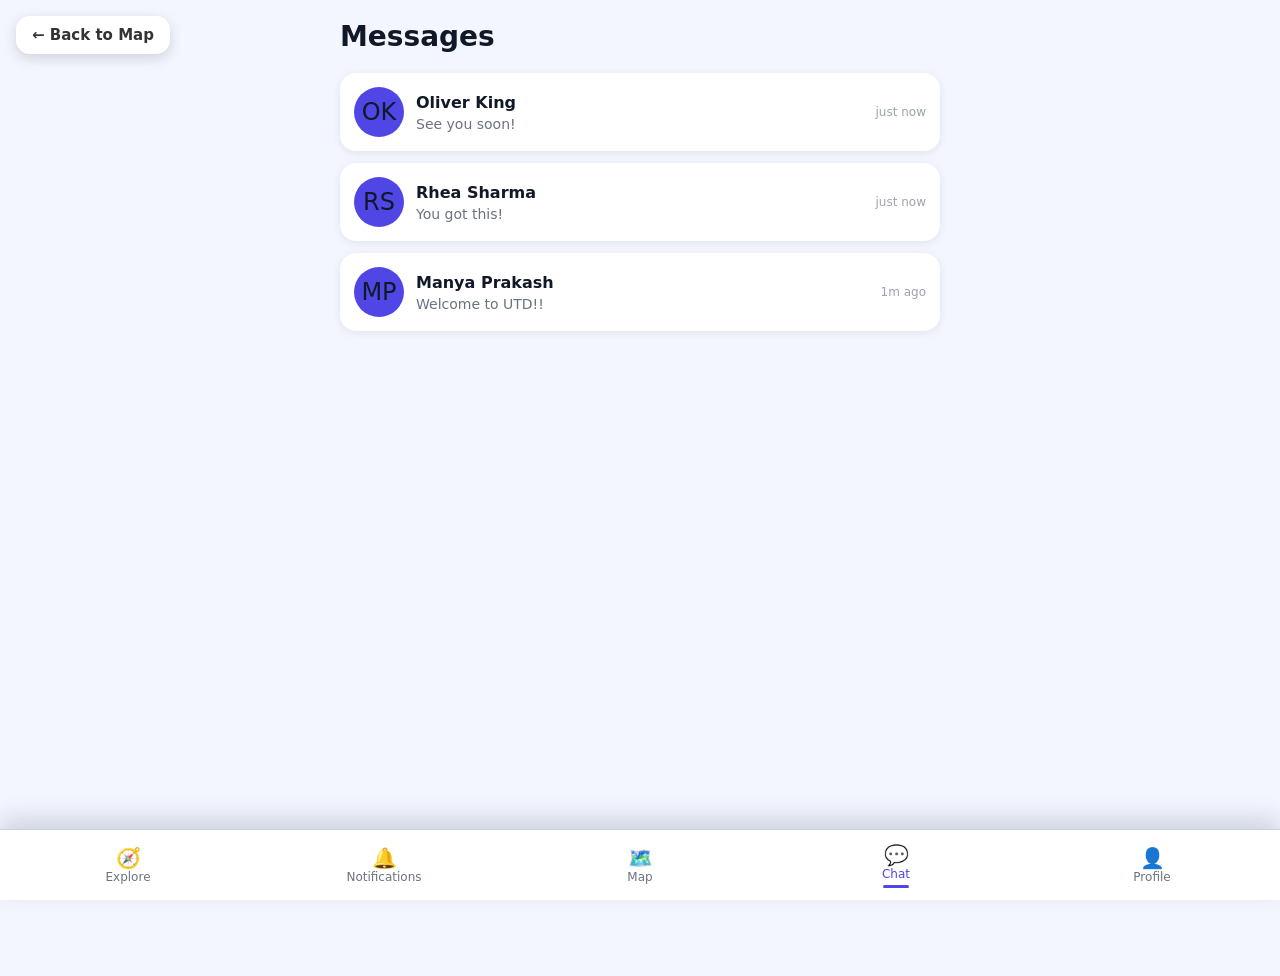
==== chat.html @ ba877626 "back to map buttons" ====
<!DOCTYPE html>
<html lang="en">
<head>

  <meta charset="UTF-8">
  <meta name="viewport" content="width=device-width, initial-scale=1.0">
  <title>Think Cloud – Chat</title>
  <link rel="stylesheet" href="styles.css">

  <style>
    /* Back to map link */
    .back-link {
      display: inline-block;
      margin: 6px 0 10px 4px;
      font-size: 16px;
      font-weight: 500;
      color: #374151;
      text-decoration: none;
    }
    .back-link:hover {
      text-decoration: underline;
    }

    /* Chat page specific styles */
    .chat-container {
      max-width: 600px;
      margin: 0 auto;
      padding: 20px 16px 90px;
    }

    .chat-header {
      margin-bottom: 20px;
    }

    .chat-header h2 {
      margin: 0;
      font-size: 28px;
      font-weight: 700;
    }

    .chat-empty {
      text-align: center;
      padding: 60px 20px;
      color: #6b7280;
    }

    .chat-list {
      display: flex;
      flex-direction: column;
      gap: 12px;
    }

    .chat-card {
      background: white;
      border-radius: 16px;
      padding: 14px;
      display: flex;
      gap: 12px;
      align-items: center;
      cursor: pointer;
      box-shadow: 0 2px 8px rgba(0,0,0,0.08);
      transition: all 0.2s;
    }

    .chat-card:hover {
      box-shadow: 0 4px 12px rgba(0,0,0,0.12);
      transform: translateY(-2px);
    }

    .chat-avatar {
      width: 50px;
      height: 50px;
      border-radius: 50%;
      background: #4f46e5;
      display: flex;
      align-items: center;
      justify-content: center;
      font-size: 24px;
      flex-shrink: 0;
    }

    .chat-main {
      flex: 1;
      min-width: 0;
    }

    .chat-name {
      font-weight: 600;
      font-size: 16px;
      margin-bottom: 4px;
    }

    .chat-preview {
      font-size: 14px;
      color: #6b7280;
      overflow: hidden;
      text-overflow: ellipsis;
      white-space: nowrap;
    }

    .chat-time {
      font-size: 12px;
      color: #9ca3af;
    }

    /* Conversation Drawer */
    .conversation-drawer {
      position: fixed;
      top: 0;
      right: -100%;
      width: 100%;
      height: 100vh;
      background: white;
      z-index: 10000;
      display: flex;
      flex-direction: column;
      transition: right 0.3s ease;
    }

    .conversation-drawer.show {
      right: 0;
    }

    .conversation-header {
      display: flex;
      align-items: center;
      gap: 12px;
      padding: 16px;
      border-bottom: 1px solid #e5e7eb;
      background: #4f46e5;
      color: white;
    }

    .back-btn {
      background: none;
      border: none;
      color: white;
      font-size: 24px;
      cursor: pointer;
      padding: 0;
      width: 32px;
      height: 32px;
    }

    .conversation-avatar {
      width: 40px;
      height: 40px;
      border-radius: 50%;
      background: white;
      color: #4f46e5;
      display: flex;
      align-items: center;
      justify-content: center;
      font-size: 20px;
    }

    .conversation-header-text {
      flex: 1;
    }

    .conversation-name {
      font-weight: 600;
      font-size: 16px;
    }

    .conversation-meta {
      font-size: 13px;
      opacity: 0.9;
    }

    .conversation-messages {
      flex: 1;
      overflow-y: auto;
      padding: 16px;
      background: #f8fafc;
      display: flex;
      flex-direction: column;
      gap: 12px;
    }

    .message-row {
      display: flex;
      flex-direction: column;
      max-width: 70%;
    }

    .message-row.them {
      align-self: flex-start;
    }

    .message-row.me {
      align-self: flex-end;
    }

    .msg-bubble {
      padding: 10px 14px;
      border-radius: 16px;
      font-size: 15px;
      word-wrap: break-word;
    }

    .message-row.them .msg-bubble {
      background: white;
      color: #111;
    }

    .message-row.me .msg-bubble {
      background: #2d52ff;
      color: white;
    }

    .msg-time {
      font-size: 12px;
      color: #6b7280;
      margin-top: 4px;
      padding: 0 4px;
    }

    .conversation-input-row {
      display: flex;
      gap: 10px;
      padding: 12px 16px;
      border-top: 1px solid #e5e7eb;
      background: white;
    }

    .conversation-input {
      flex: 1;
      padding: 10px 14px;
      border-radius: 20px;
      border: 1px solid #d1d5db;
      font-size: 15px;
      outline: none;
    }

    .conversation-input:focus {
      border-color: #4f46e5;
    }

    .conversation-send-btn {
      padding: 10px 20px;
      border-radius: 20px;
      border: none;
      background: #4f46e5;
      color: white;
      font-weight: 600;
      cursor: pointer;
    }

    .conversation-send-btn:disabled {
      opacity: 0.5;
      cursor: not-allowed;
    }
  </style>
</head>

<body>

  <a href="map.html" class="back-to-map-btn">← Back to Map</a>

  <!-- Chat List Container -->
  <div class="chat-container">
    <div class="chat-header">
      <h2>Messages</h2>
    </div>

    <div id="chatEmpty" class="chat-empty" style="display: none;">
      <p>No conversations yet</p>
      <p>Start chatting with someone from the map!</p>
    </div>

    <div id="chatList" class="chat-list"></div>
  </div>

  <!-- Conversation Drawer -->
  <div id="conversationDrawer" class="conversation-drawer">
    <div class="conversation-header">
      <button id="closeConversationBtn" class="back-btn">←</button>
      <div id="conversationAvatar" class="conversation-avatar">👤</div>
      <div class="conversation-header-text">
        <div id="conversationName" class="conversation-name">User</div>
        <div id="conversationMeta" class="conversation-meta">Bio</div>
      </div>
    </div>

    <div id="conversationMessages" class="conversation-messages"></div>

    <div class="conversation-input-row">
      <input 
        id="conversationInput" 
        class="conversation-input" 
        placeholder="Type a message..."
      />
      <button id="conversationSendBtn" class="conversation-send-btn" disabled>
        Send
      </button>
    </div>
  </div>

  <!-- Bottom Navigation -->
  <nav class="bottom-nav">
    <a href="explore.html">
      <span class="icon">🧭</span>
      Explore
    </a>

    <a href="notifications.html">
      <span class="icon">🔔</span>
      Notifications
    </a>

    <a href="map.html">
      <span class="icon">🗺️</span>
      Map
    </a>

    <a href="chat.html" class="active">
      <span class="icon">💬</span>
      Chat
    </a>

    <a href="profile.html">
      <span class="icon">👤</span>
      Profile
    </a>
  </nav>

  <!-- FULL JS (unchanged, included 100%) -->
  <script>
    const CURRENT_USER_ID = "you"; 
    const CHAT_THREADS_KEY = "tc_conversations";

    const users = {
      u1:{name:"Noah",avatar:"NH",bio:"CS junior in UV3 who loves coffee chats and late-night LeetCode."},
      u2:{name:"Maya",avatar:"MA",bio:"Atec & UX student who sketches app ideas and grows too many plants."},
      u3:{name:"Leo",avatar:"LE",bio:"Night-owl who lives in Phase 8 and always knows when free food drops."},
      u4:{name:"Sana",avatar:"SA",bio:"Data science major joining ECSW soon."},
      u5:{name:"Ray",avatar:"RA",bio:"Gym regular & intramural champ, usually at Rec or on the courts."},
      you:{name:"Anya Patel",avatar:"AP",bio:"Incoming UTD CS freshman from India 🌿"},

      "manya-prakash": {name:"Manya Prakash",avatar:"MP",bio:"UTD CS junior organizing hackathon coffee chats."},
      "arya-jonnadula": {name:"Arya Jonnadula",avatar:"AJ",bio:"Incoming UT Austin biology major looking for study buddies."},
      "robert-ly": {name:"Robert Ly",avatar:"RL",bio:"UNT mechanical engineering student who loves DIY electric boards."},
      "sam-foster": {name:"Sam Foster",avatar:"SF",bio:"UTD child development alum mentoring new Comets."},

      "rhea-sharma": {name:"Rhea Sharma",avatar:"RS",bio:"UTD CS senior from Mumbai, happy to mentor incoming Comets."},
      "arjun-mehta": {name:"Arjun Mehta",avatar:"AM",bio:"UTD Data Science grad from Delhi who loves late-night LeetCode."},
      "priya-iyer": {name:"Priya Iyer",avatar:"PI",bio:"UTD HCI student from Chennai, obsessed with Figma and chai."},

      "jordan-lee": {name:"Jordan Lee",avatar:"JL",bio:"UTD business analytics major who organizes coffee-networking chats."},
      "taylor-nguyen": {name:"Taylor Nguyen",avatar:"TN",bio:"UT Austin Design & UX student who loves campus photo walks."},

      "sofia-ramirez": {name:"Sofia Ramirez",avatar:"SR",bio:"UTD mechanical engineering student from Monterrey, Mexico."},
      "diego-martinez": {name:"Diego Martinez",avatar:"DM",bio:"Data Science sophomore from Mexico City exploring Dallas food spots."},

      "li-wei": {name:"Li Wei",avatar:"LW",bio:"Exchange student from Singapore interested in AI and robotics."},
      "lucia-garcia": {name:"Lucia García",avatar:"LG",bio:"Prospective psychology student from Spain visiting UTD this summer."},

      "oliver-king": {name:"Oliver King",avatar:"OK",bio:"Incoming UTD Software Engineering major from Sydney, Australia."},
      "emma-cole": {name:"Emma Cole",avatar:"EC",bio:"UNT nursing student who loves late-night library study sessions."}
    };

    const chatList = document.getElementById("chatList");
    const chatEmpty = document.getElementById("chatEmpty");

    const conversationDrawer = document.getElementById("conversationDrawer");
    const conversationMessages = document.getElementById("conversationMessages");

    const conversationAvatar = document.getElementById("conversationAvatar");
    const conversationName = document.getElementById("conversationName");
    const conversationMeta = document.getElementById("conversationMeta");

    const closeConversationBtn = document.getElementById("closeConversationBtn");
    const conversationInput = document.getElementById("conversationInput");
    const conversationSendBtn = document.getElementById("conversationSendBtn");

    function loadChatThreads(){
      try{
        const raw=localStorage.getItem(CHAT_THREADS_KEY);
        return raw?JSON.parse(raw):[];
      }catch{return[]}
    }

    function saveChatThreads(){
      try{
        localStorage.setItem(CHAT_THREADS_KEY,JSON.stringify(chatThreads));
      }catch(err){console.error("save fail:",err)}
    }

    let chatThreads=[];

    function seedChats(){
      const now=Date.now();
      chatThreads=[
        {userId:"manya-prakash",lastMessage:"Welcome to UTD!!",updatedAt:now-100000,
          messages:[
            {id:"m1",text:"Hey Anya, welcome to UTD! If you need CS help just ask :)",senderId:"manya-prakash",ts:now-120000},
            {id:"m2",text:"Thank you so much! I’m excited and nervous haha",senderId:"you",ts:now-90000}
          ]
        },
        {userId:"rhea-sharma",lastMessage:"You got this!",updatedAt:now-50000,
          messages:[
            {id:"m3",text:"Hi Anya, I’m a CS senior from Mumbai. Always happy to mentor incoming students!",senderId:"rhea-sharma",ts:now-60000},
            {id:"m4",text:"Hi Rhea! That means a lot omg thank you 💛",senderId:"you",ts:now-40000}
          ]
        },
        {userId:"oliver-king",lastMessage:"See you soon!",updatedAt:now-20000,
          messages:[
            {id:"m5",text:"Incoming SE major from Sydney here. Let's connect at orientation!",senderId:"oliver-king",ts:now-25000},
            {id:"m6",text:"Yes let’s!! I would love to meet people from abroad too 😄",senderId:"you",ts:now-20000}
          ]
        }
      ];
    }

    function getTimeAgo(ts){
      const sec=Math.floor((Date.now()-ts)/1000);
      if(sec<60)return"just now";
      if(sec<3600)return Math.floor(sec/60)+"m ago";
      if(sec<86400)return Math.floor(sec/3600)+"h ago";
      return Math.floor(sec/86400)+"d ago";
    }

    function renderChatList(){
      chatList.innerHTML="";
      if(chatThreads.length===0){chatEmpty.style.display="block";return;}
      chatEmpty.style.display="none";

      chatThreads.sort((a,b)=> (b.updatedAt??0)-(a.updatedAt??0) );

      chatThreads.forEach(thread=>{
        const base=users[thread.userId]||{name:"Unknown",avatar:"❓",bio:""};
        const user={name:thread.name||base.name,avatar:thread.avatar||base.avatar,bio:thread.bio||base.bio};

        const card=document.createElement("div");
        card.className="chat-card";
        card.onclick=()=>openConversation(thread.userId);

        const avatar=document.createElement("div");
        avatar.className="chat-avatar";
        avatar.textContent=user.avatar;

        const main=document.createElement("div");
        main.className="chat-main";

        const name=document.createElement("div");
        name.className="chat-name";
        name.textContent=user.name;

        const preview=document.createElement("div");
        preview.className="chat-preview";
        preview.textContent=thread.lastMessage||"No messages yet";

        main.appendChild(name);
        main.appendChild(preview);

        const time=document.createElement("div");
        time.className="chat-time";
        time.textContent=getTimeAgo(thread.updatedAt||Date.now());

        card.appendChild(avatar);
        card.appendChild(main);
        card.appendChild(time);

        chatList.appendChild(card);
      });
    }

    let activeThreadUserId=null;

    function openConversation(userId){
      activeThreadUserId=userId;
      const thread=chatThreads.find(t=>t.userId===userId);
      const user=users[userId]||{name:"Unknown",avatar:"👤",bio:""};

      conversationAvatar.textContent=user.avatar;
      conversationName.textContent=user.name;
      conversationMeta.textContent=user.bio;

      conversationInput.value="";
      conversationSendBtn.disabled=true;

      renderMessages();
      conversationDrawer.classList.add("show");
    }

    function renderMessages(){
      conversationMessages.innerHTML="";
      const thread=chatThreads.find(t=>t.userId===activeThreadUserId);
      if(!thread)return;
      const messages=thread.messages.sort((a,b)=>a.ts-b.ts);

      messages.forEach(msg=>{
        const row=document.createElement("div");
        row.className=msg.senderId===CURRENT_USER_ID?"message-row me":"message-row them";

        const bubble=document.createElement("div");
        bubble.className="msg-bubble";
        bubble.textContent=msg.text;
        row.appendChild(bubble);

        if(msg.senderId!==CURRENT_USER_ID){
          const time=document.createElement("div");
          time.className="msg-time";
          time.textContent=new Date(msg.ts).toLocaleTimeString([],{
            hour:"numeric",
            minute:"2-digit"
          });
          row.appendChild(time);
        }

        conversationMessages.appendChild(row);
      });

      conversationMessages.scrollTop=conversationMessages.scrollHeight;
    }

    function sendMessage(){
      const text=conversationInput.value.trim();
      if(!text)return;

      const now=Date.now();
      const id="m"+now;

      let thread=chatThreads.find(t=>t.userId===activeThreadUserId);
      if(!thread){
        thread={userId:activeThreadUserId,lastMessage:"",updatedAt:now,messages:[]};
        chatThreads.push(thread);
      }

      thread.messages.push({id,text,senderId:CURRENT_USER_ID,ts:now});
      thread.lastMessage=text;
      thread.updatedAt=now;

      saveChatThreads();

      conversationInput.value="";
      conversationSendBtn.disabled=true;

      renderMessages();
      renderChatList();
    }

    closeConversationBtn.addEventListener("click",()=>{
      conversationDrawer.classList.remove("show");
    });

    conversationSendBtn.addEventListener("click",sendMessage);

    conversationInput.addEventListener("input",()=>{
      conversationSendBtn.disabled=conversationInput.value.trim().length===0;
    });

    conversationInput.addEventListener("keydown",e=>{
      if(e.key==="Enter"&&!e.shiftKey){
        e.preventDefault();
        if(!conversationSendBtn.disabled)sendMessage();
      }
    });

    conversationDrawer.addEventListener("click",e=>{
      if(e.target===conversationDrawer){
        conversationDrawer.classList.remove("show");
      }
    });

    const existing=loadChatThreads();
    if(!existing||existing.length===0){
      seedChats();
      saveChatThreads();
    }else chatThreads=existing;

    renderChatList();
  </script>
</body>
</html>
---- styles.css ----
/* =====================================
   BASE LAYOUT
===================================== */
body {
  margin: 0;
  font-family: system-ui, -apple-system, BlinkMacSystemFont, "Segoe UI", sans-serif;
  background: #f3f6ff;
  color: #111827;
  min-height: 100vh;
  padding-bottom: 76px;
}

/* =====================================
   LOGIN PAGE STYLES
===================================== */

.login-container {
  width: 100%;
  max-width: 480px;
  background: #ffffff;
  border-radius: 24px;
  padding: 40px 32px 28px;
  box-shadow: 0 24px 70px rgba(15, 23, 42, 0.14);
  text-align: center;
  margin: 40px auto;
}

.logo {
  margin-bottom: 16px;
}

h1 {
  margin: 0 0 8px;
  font-size: 2rem;
  font-weight: 700;
  color: #0b1530;
}

.subtitle {
  margin: 0 0 24px;
  font-size: 0.95rem;
  color: #6b7280;
}

/* Inputs */
.login-container input {
  width: 100%;
  border-radius: 12px;
  border: 1px solid #d1d5db;
  padding: 10px 14px;
  margin-bottom: 22px !important;
  background-color: #f9fafb;
  font-size: 0.95rem;
  outline: none;
}

.login-container input::placeholder {
  color: #9ca3af;
}

.login-container input:focus {
  border-color: #3b82f6;
  box-shadow: 0 0 0 2px #bfdbfe;
  background-color: #ffffff;
}

/* Buttons */
.login-container button {
  width: 100%;
  border: none;
  border-radius: 999px;
  padding: 12px 16px;
  margin-top: 4px;
  font-weight: 600;
  background: linear-gradient(135deg, #4f46e5, #2563eb);
  color: #ffffff;
  cursor: pointer;
  box-shadow: 0 18px 40px rgba(37, 99, 235, 0.35);
}

.login-container button:hover {
  filter: brightness(1.04);
}

.signup-text {
  margin-top: 18px;
  font-size: 0.85rem;
  color: #6b7280;
}

.signup-text a {
  color: #2563eb;
  font-weight: 600;
  text-decoration: none;
}

/* Fix alignment of labels + inputs */
.field-group {
  text-align: left;
  margin-bottom: 18px;
}

.field-group label {
  display: block;
  margin-bottom: 6px;
  font-size: 0.9rem;
  font-weight: 600;
  color: #374151;
}

/* =====================================
   FIXED BOTTOM NAV
===================================== */

.bottom-nav {
  position: fixed;
  left: 0;
  right: 0;
  bottom: 0;
  height: 70px;
  background: #ffffff;
  border-top: 1px solid rgba(148,163,184,0.5);
  display: flex;
  justify-content: space-around;
  align-items: center;
  box-shadow: 0 -10px 25px rgba(15,23,42,0.16);
  z-index: 9999;
}

.bottom-nav a {
  flex: 1;
  text-align: center;
  text-decoration: none;
  color: #6b7280;
  font-size: 12px;
  font-weight: 500;
}

.bottom-nav a .icon {
  display: block;
  font-size: 20px;
}

.bottom-nav a.active {
  color: #4f46e5;
}

.bottom-nav a.active::after {
  content: "";
  display: block;
  width: 26px;
  height: 3px;
  border-radius: 999px;
  background: #4f46e5;
  margin: 4px auto 0;
}

/* =====================================
   UNIVERSAL MESSAGE MODAL — SMALL (MAP PAGE ONLY)
===================================== */

.mini-chat-modal {
  position: fixed;
  bottom: 0;
  left: 0;
  right: 0;
  height: 55%;
  background: #ffffff;
  border-radius: 24px 24px 0 0;
  box-shadow: 0 -4px 40px rgba(0,0,0,0.15);
  display: none;
  flex-direction: column;
  z-index: 99999;
}

.mini-chat-modal.show {
  display: flex;
}

/* Header */
.mini-chat-header {
  display: flex;
  align-items: center;
  padding: 16px;
  border-bottom: 1px solid #e5e7eb;
}

.mini-chat-avatar {
  width: 44px;
  height: 44px;
  background: #406fdd;
  border-radius: 50%;
  display: flex;
  justify-content: center;
  align-items: center;
  font-size: 22px;
  color: white;
  margin-right: 12px;
}

.mini-chat-name {
  font-size: 18px;
  font-weight: 600;
}

.mini-chat-meta {
  font-size: 13px;
  color: #6b7280;
}

.mini-chat-close {
  margin-left: auto;
  border: none;
  background: none;
  font-size: 22px;
  cursor: pointer;
}

/* Thread */
.mini-chat-thread {
  flex: 1;
  overflow-y: auto;
  padding: 12px 16px;
  background: #f8fafc;
}

/* Message bubble row - OTHER USER (LEFT SIDE) */
.mini-msg-row-in {
  display: flex;
  justify-content: flex-start;
  flex-direction: column;
  margin-bottom: 8px;
  position: relative;
}

/* Message bubble row - USER (RIGHT SIDE) */
.mini-msg-row-out {
  display: flex;
  justify-content: flex-end;
  margin-bottom: 8px;
  position: relative;
}

/* Message bubble - USER */
.mini-msg-bubble-out {
  background: #2d52ff;
  color: white;
  padding: 10px 14px;
  border-radius: 16px;
  max-width: 70%;
  font-size: 15px;
  position: relative;
}

/* HIDE time for user messages */
.mini-msg-row-out .mini-msg-time {
  display: none;
}

/* HIDE menu button for user messages */
.mini-msg-row-out .mini-msg-menu-btn {
  display: none;
}

.mini-msg-time {
  margin-top: 4px;
  font-size: 12px;
  opacity: 0.75;
}

/* ⋮ menu button */
.mini-msg-menu-btn {
  background: none;
  border: none;
  font-size: 20px;
  position: absolute;
  left: -20px;
  top: 0;
  cursor: pointer;
  color: #777;
}

.mini-msg-menu {
  position: absolute;
  left: -90px;
  top: 12px;
  background: white;
  border: 1px solid #ddd;
  box-shadow: 0 4px 12px rgba(0,0,0,0.15);
  border-radius: 8px;
  padding: 4px 0;
  width: 80px;
}

.mini-msg-menu.hidden {
  display: none;
}

.mini-msg-menu-delete {
  width: 100%;
  border: none;
  background: none;
  padding: 8px 14px;
  text-align: left;
  font-size: 14px;
  color: #d11a2a;
  cursor: pointer;
}

/* Input row */
.mini-chat-input-row {
  display: flex;
  padding: 12px;
  border-top: 1px solid #eee;
}

.mini-chat-input {
  flex: 1;
  padding: 12px;
  border-radius: 30px;
  border: 1px solid #ccc;
  outline: none;
}

.mini-chat-send-btn {
  margin-left: 10px;
  padding: 12px 18px;
  border-radius: 30px;
  border: none;
  background: #406fdd;
  color: white;
}

.mini-chat-send-btn:disabled {
  background: #a7b8ef;
}

/* =====================================
   CHAT THREAD (UPDATED)
===================================== */

.message {
  max-width: 75%;
  margin: 8px 0;
  display: flex;
  flex-direction: column;
  position: relative;
}

/* Left vs Right */
.from-them {
  align-self: flex-start;
}

.from-you {
  align-self: flex-end;
  text-align: right;
}

/* Bubble */
.bubble {
  padding: 10px 14px;
  border-radius: 14px;
  font-size: 16px;
}

.from-them .bubble {
  background: #ffffff;
  color: #111;
}

.from-you .bubble {
  background: #2d52ff;
  color: white;
}

/* Timestamp - HIDE for user messages */
.time {
  font-size: 12px;
  color: #888;
  margin-top: 3px;
}

.from-them .time {
  text-align: left;
}

.from-you .time {
  display: none; /* Hide time for user messages */
}

/* Delete button - HIDE for user messages */
.from-you .message-menu {
  display: none;
}

.message-menu {
  position: absolute;
  top: -4px;
  left: -6px;
}

.message-menu button {
  padding: 3px 6px;
  font-size: 11px;
  border-radius: 6px;
  background: #f2f2f2;
  border: 1px solid #ccc;
  cursor: pointer;
}

.message-menu button:hover {
  background: #e5e5e5;
}

/* === FIX BUTTON ALIGNMENT FOR EXPLORE CARDS === */

.user-card {
  display: flex;
  flex-direction: column;
}

.user-actions {
  margin-top: auto;   /* Pushes buttons to bottom */
  display: flex;
  flex-direction: column;
  gap: 6px;           /* Spacing between Send + Connect */
}

/* UNIVERSAL BACK TO MAP BUTTON */
.back-to-map-btn {
  position: fixed;
  top: 16px;
  left: 16px;
  background: #ffffff;
  padding: 10px 16px;
  border-radius: 14px;
  font-size: 15px;
  font-weight: 600;
  color: #333;
  text-decoration: none;
  box-shadow: 0 4px 14px rgba(0,0,0,0.15);
  z-index: 9999;
}

.back-to-map-btn:hover {
  background: #f3f3f3;
}

.page-header {
  text-align: center;
  margin-top: 20px;
}

.page-header h1 {
  font-size: 32px;
  margin-bottom: 6px;
}

.page-header p {
  color: #6b7280;
  margin-top: 4px;
}
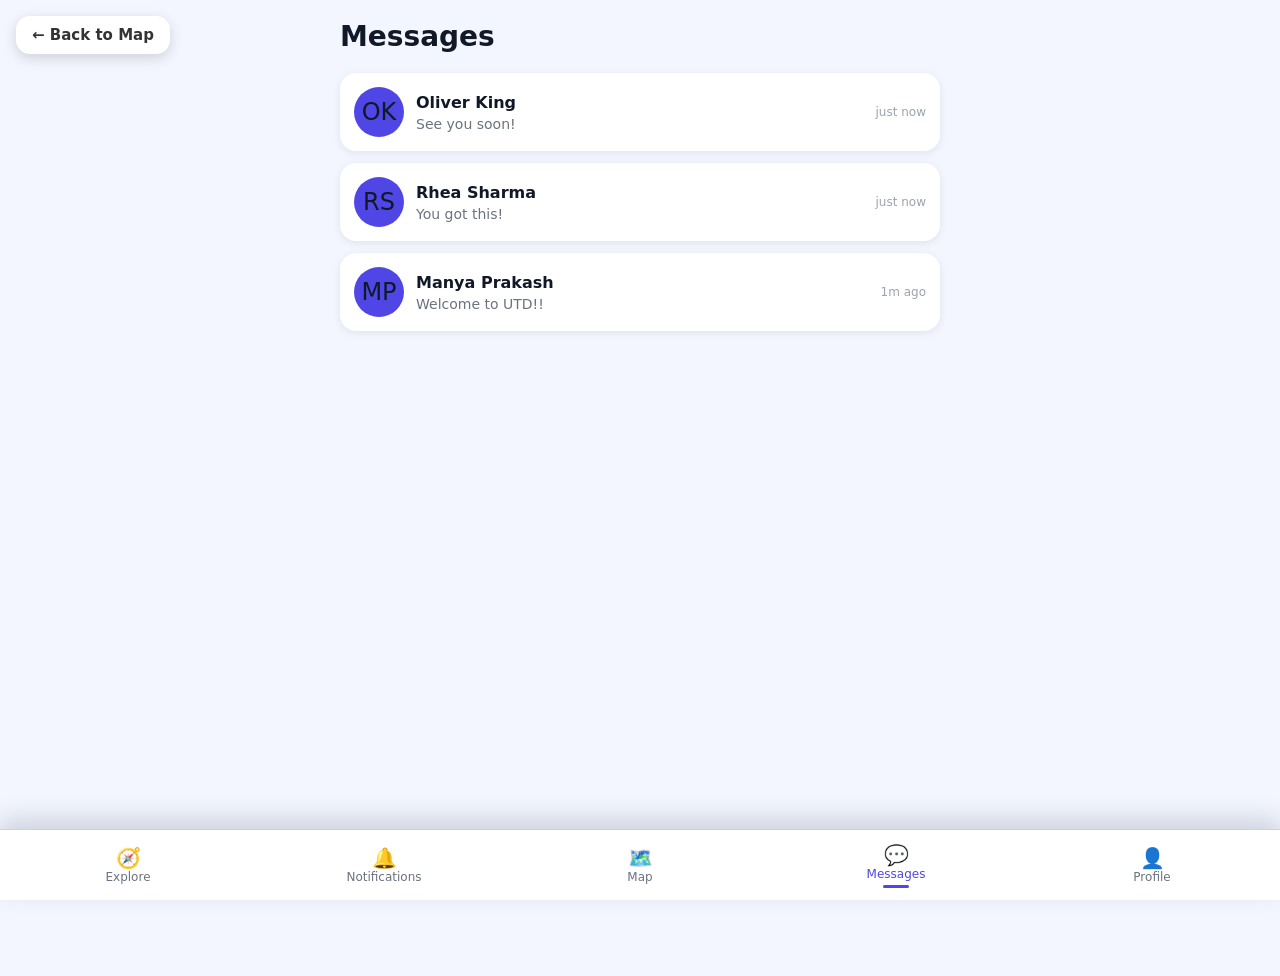
==== commit 1a332921: "changed chat to messages" ====
--- a/chat.html
+++ b/chat.html
@@ -316,7 +316,7 @@
 
     <a href="chat.html" class="active">
       <span class="icon">💬</span>
-      Chat
+      Messages
     </a>
 
     <a href="profile.html">
--- a/styles.css
+++ b/styles.css
@@ -23,6 +23,7 @@
   box-shadow: 0 24px 70px rgba(15, 23, 42, 0.14);
   text-align: center;
   margin: 40px auto;
+  box-sizing: border-box;
 }
 
 .logo {
@@ -52,6 +53,7 @@
   background-color: #f9fafb;
   font-size: 0.95rem;
   outline: none;
+  box-sizing: border-box;
 }
 
 .login-container input::placeholder {
@@ -70,12 +72,14 @@
   border: none;
   border-radius: 999px;
   padding: 12px 16px;
-  margin-top: 4px;
+  margin: 12px auto 0;
   font-weight: 600;
   background: linear-gradient(135deg, #4f46e5, #2563eb);
   color: #ffffff;
   cursor: pointer;
   box-shadow: 0 18px 40px rgba(37, 99, 235, 0.35);
+  max-width: 360px;
+  display: block;
 }
 
 .login-container button:hover {
@@ -97,7 +101,9 @@
 /* Fix alignment of labels + inputs */
 .field-group {
   text-align: left;
-  margin-bottom: 18px;
+  margin: 0 auto 18px;
+  width: 100%;
+  max-width: 360px;
 }
 
 .field-group label {
@@ -460,4 +466,22 @@
 .page-header p {
   color: #6b7280;
   margin-top: 4px;
-}+}
+.login-page {
+  display: flex;
+  align-items: center;
+  justify-content: center;
+  min-height: 100vh;
+  padding: 40px 16px;
+  background: linear-gradient(180deg, #edf2ff 0%, #e7ecff 60%, #f6f7ff 100%);
+}
+
+.login-page,
+body.login-page {
+  margin: 0;
+  padding-bottom: 0;
+}
+
+.login-page .login-container {
+  margin: 0;
+}
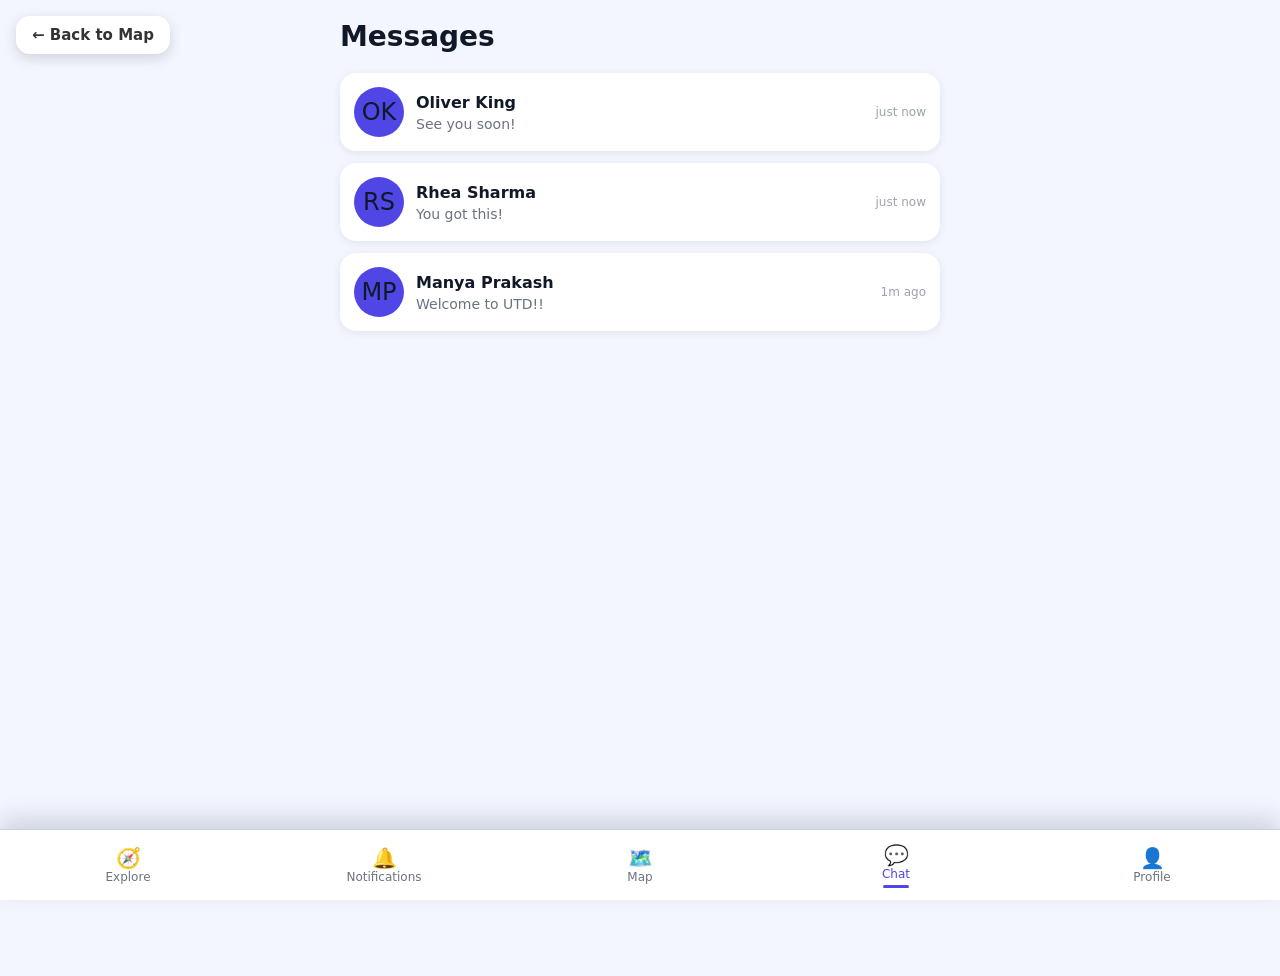
==== commit 6cb3b08d: "chat overhaul" ====
--- a/chat.html
+++ b/chat.html
@@ -316,7 +316,7 @@
 
     <a href="chat.html" class="active">
       <span class="icon">💬</span>
-      Messages
+      Chat
     </a>
 
     <a href="profile.html">
@@ -327,8 +327,25 @@
 
   <!-- FULL JS (unchanged, included 100%) -->
   <script>
-    const CURRENT_USER_ID = "you"; 
-    const CHAT_THREADS_KEY = "tc_conversations";
+    function getCurrentUserProfile() {
+      try {
+        return JSON.parse(localStorage.getItem("tc_currentUser")) || {};
+      } catch {
+        return {};
+      }
+    }
+
+    function getUserId(profile) {
+      if (profile && profile.userId) return profile.userId;
+      if (profile && profile.email) {
+        return profile.email.split("@")[0].toLowerCase().replace(/[^a-z0-9]+/g, "-");
+      }
+      return "anya-patel";
+    }
+
+    const currentUserProfile = getCurrentUserProfile();
+    const CURRENT_USER_ID = getUserId(currentUserProfile);
+    const CHAT_THREADS_KEY = `tc_conversations_${CURRENT_USER_ID}`;
 
     const users = {
       u1:{name:"Noah",avatar:"NH",bio:"CS junior in UV3 who loves coffee chats and late-night LeetCode."},
@@ -357,8 +374,27 @@
       "lucia-garcia": {name:"Lucia García",avatar:"LG",bio:"Prospective psychology student from Spain visiting UTD this summer."},
 
       "oliver-king": {name:"Oliver King",avatar:"OK",bio:"Incoming UTD Software Engineering major from Sydney, Australia."},
-      "emma-cole": {name:"Emma Cole",avatar:"EC",bio:"UNT nursing student who loves late-night library study sessions."}
+      "emma-cole": {name:"Emma Cole",avatar:"EC",bio:"UNT nursing student who loves late-night library study sessions."},
+
+      "mentor-karthik": {name:"Karthik Rao",avatar:"KR",bio:"UTD CS alum mentoring incoming students."},
+      "mentor-riya": {name:"Riya Mehta",avatar:"RM",bio:"CS mentor helping new international students feel at home."}
     };
+
+    const fullName = [currentUserProfile.firstName, currentUserProfile.lastName]
+      .filter(Boolean)
+      .join(" ")
+      .trim() || "You";
+    const initials = fullName
+      .split(" ")
+      .map((part) => part.charAt(0).toUpperCase())
+      .join("");
+
+    users[CURRENT_USER_ID] = {
+      name: fullName,
+      avatar: currentUserProfile.avatar || initials || "You",
+      bio: currentUserProfile.bio || "The cloud thinker behind this account."
+    };
+    users["you"] = users[CURRENT_USER_ID];
 
     const chatList = document.getElementById("chatList");
     const chatEmpty = document.getElementById("chatEmpty");
@@ -387,30 +423,35 @@
       }catch(err){console.error("save fail:",err)}
     }
 
-    let chatThreads=[];
+    let chatThreads=loadChatThreads();
 
     function seedChats(){
       const now=Date.now();
-      chatThreads=[
+      return [
         {userId:"manya-prakash",lastMessage:"Welcome to UTD!!",updatedAt:now-100000,
           messages:[
             {id:"m1",text:"Hey Anya, welcome to UTD! If you need CS help just ask :)",senderId:"manya-prakash",ts:now-120000},
-            {id:"m2",text:"Thank you so much! I’m excited and nervous haha",senderId:"you",ts:now-90000}
+            {id:"m2",text:"Thank you so much! I’m excited and nervous haha",senderId:CURRENT_USER_ID,ts:now-90000}
           ]
         },
         {userId:"rhea-sharma",lastMessage:"You got this!",updatedAt:now-50000,
           messages:[
             {id:"m3",text:"Hi Anya, I’m a CS senior from Mumbai. Always happy to mentor incoming students!",senderId:"rhea-sharma",ts:now-60000},
-            {id:"m4",text:"Hi Rhea! That means a lot omg thank you 💛",senderId:"you",ts:now-40000}
+            {id:"m4",text:"Hi Rhea! That means a lot omg thank you 💛",senderId:CURRENT_USER_ID,ts:now-40000}
           ]
         },
         {userId:"oliver-king",lastMessage:"See you soon!",updatedAt:now-20000,
           messages:[
             {id:"m5",text:"Incoming SE major from Sydney here. Let's connect at orientation!",senderId:"oliver-king",ts:now-25000},
-            {id:"m6",text:"Yes let’s!! I would love to meet people from abroad too 😄",senderId:"you",ts:now-20000}
+            {id:"m6",text:"Yes let’s!! I would love to meet people from abroad too 😄",senderId:CURRENT_USER_ID,ts:now-20000}
           ]
         }
       ];
+    }
+
+    if(chatThreads.length===0 && CURRENT_USER_ID==="anya-patel"){
+      chatThreads=seedChats();
+      saveChatThreads();
     }
 
     function getTimeAgo(ts){
@@ -491,15 +532,16 @@
       const messages=thread.messages.sort((a,b)=>a.ts-b.ts);
 
       messages.forEach(msg=>{
+        const isMe = msg.senderId===CURRENT_USER_ID || msg.senderId==="you";
         const row=document.createElement("div");
-        row.className=msg.senderId===CURRENT_USER_ID?"message-row me":"message-row them";
+        row.className=isMe?"message-row me":"message-row them";
 
         const bubble=document.createElement("div");
         bubble.className="msg-bubble";
         bubble.textContent=msg.text;
         row.appendChild(bubble);
 
-        if(msg.senderId!==CURRENT_USER_ID){
+        if(!isMe){
           const time=document.createElement("div");
           time.className="msg-time";
           time.textContent=new Date(msg.ts).toLocaleTimeString([],{
@@ -573,4 +615,4 @@
     renderChatList();
   </script>
 </body>
-</html>+</html>
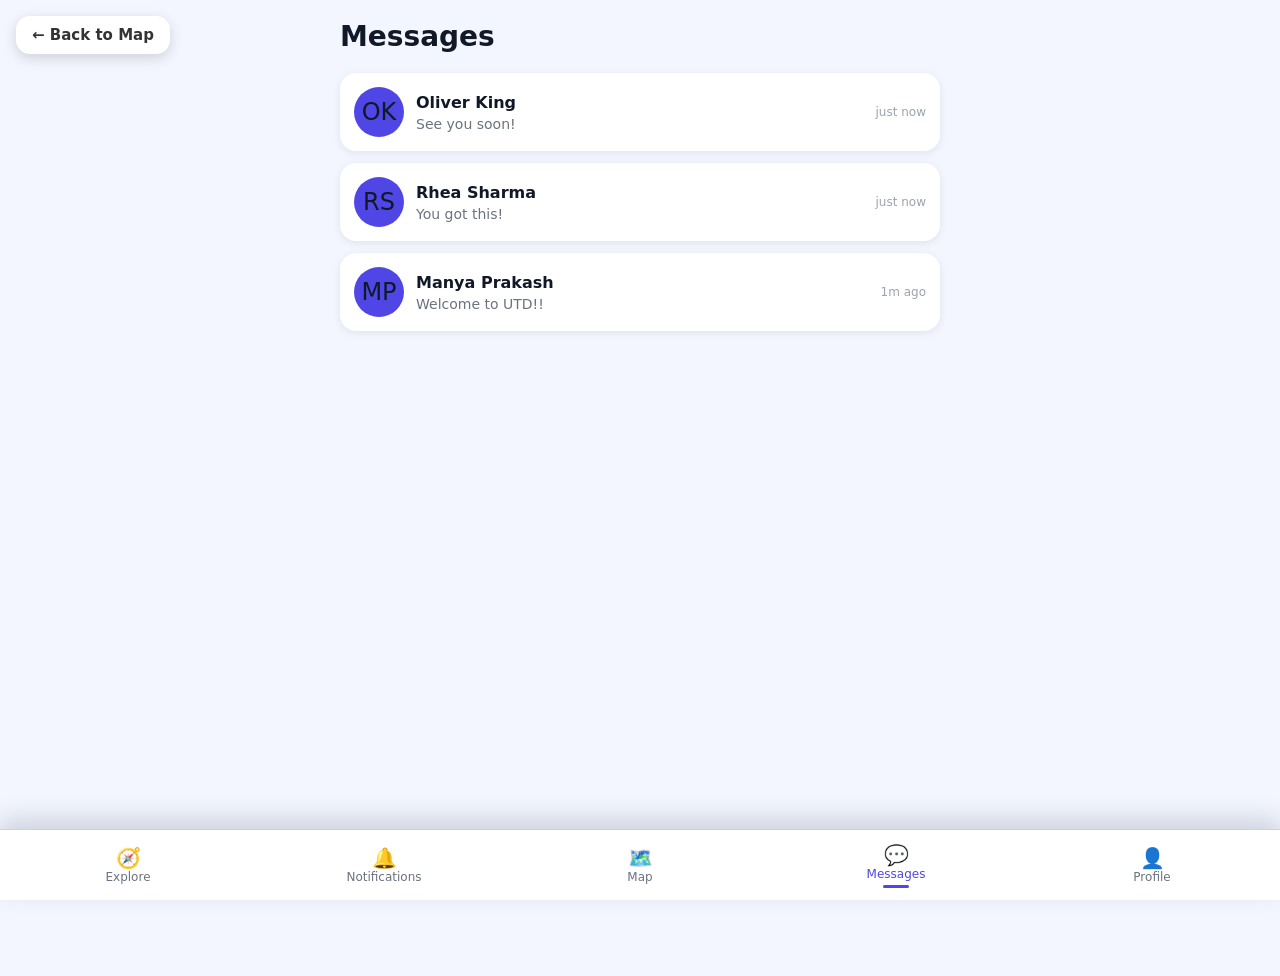
==== commit 3ba0629e: "Merge branch 'main' of https://github.com/SyedHossan/Think-Cloud" ====
--- a/chat.html
+++ b/chat.html
@@ -316,7 +316,7 @@
 
     <a href="chat.html" class="active">
       <span class="icon">💬</span>
-      Chat
+      Messages
     </a>
 
     <a href="profile.html">
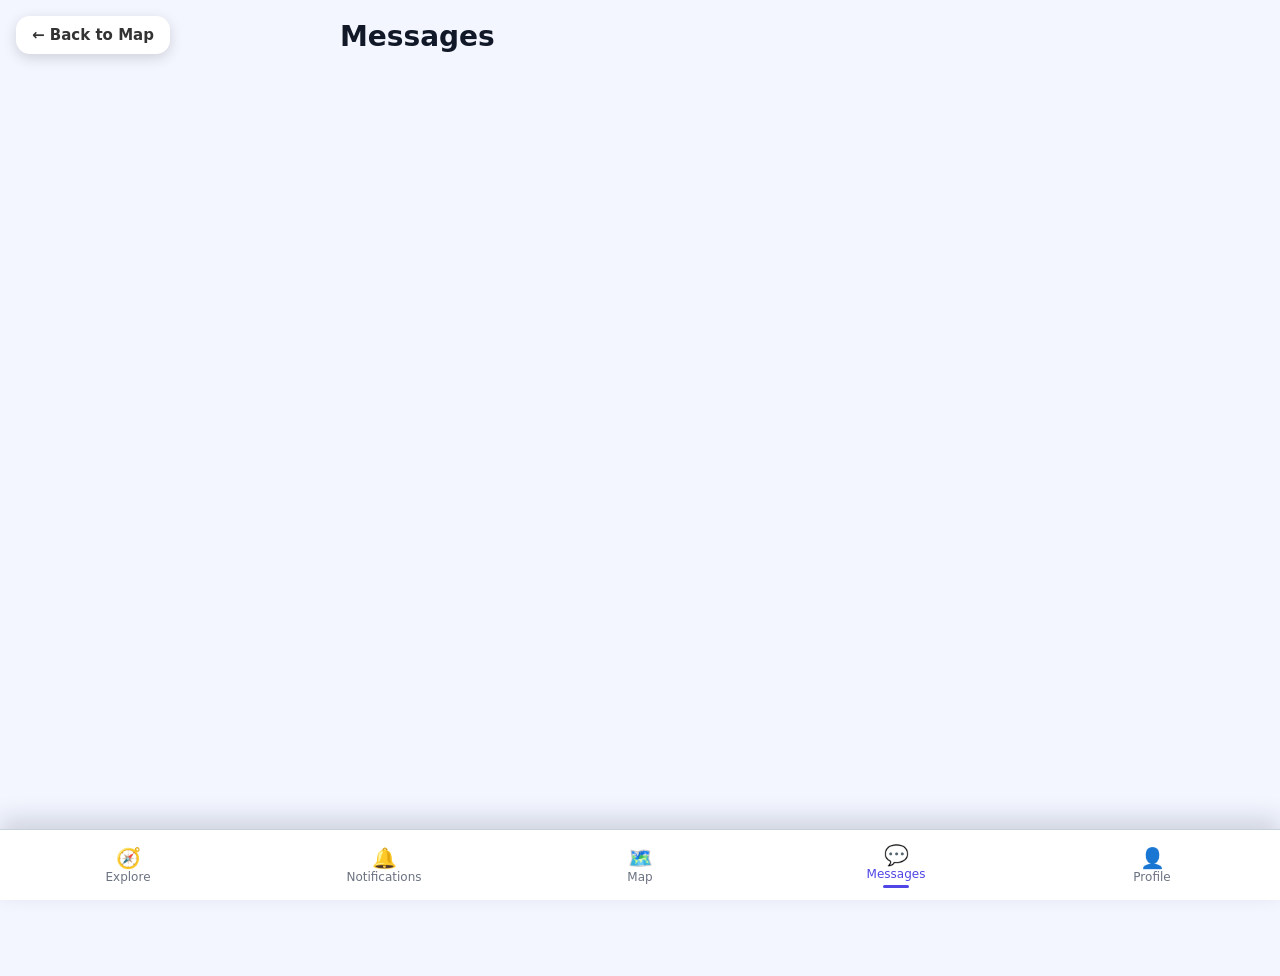
==== commit f129dc1b: "Resolved merge conflicts" ====
--- a/chat.html
+++ b/chat.html
@@ -216,6 +216,20 @@
       padding: 0 4px;
     }
 
+    .msg-delete-btn {
+      margin-top: 4px;
+      align-self: flex-end;
+      border: none;
+      background: none;
+      color: #9ca3af;
+      font-size: 12px;
+      cursor: pointer;
+    }
+
+    .msg-delete-btn:hover {
+      color: #ef4444;
+    }
+
     .conversation-input-row {
       display: flex;
       gap: 10px;
@@ -252,7 +266,8 @@
       cursor: not-allowed;
     }
   </style>
-</head>
+  <script src="ui.js"></script>
+  </head>
 
 <body>
 
@@ -345,7 +360,7 @@
 
     const currentUserProfile = getCurrentUserProfile();
     const CURRENT_USER_ID = getUserId(currentUserProfile);
-    const CHAT_THREADS_KEY = `tc_conversations_${CURRENT_USER_ID}`;
+    const GLOBAL_THREADS_KEY = "tc_globalThreads_v1";
 
     const users = {
       u1:{name:"Noah",avatar:"NH",bio:"CS junior in UV3 who loves coffee chats and late-night LeetCode."},
@@ -410,20 +425,28 @@
     const conversationInput = document.getElementById("conversationInput");
     const conversationSendBtn = document.getElementById("conversationSendBtn");
 
-    function loadChatThreads(){
-      try{
-        const raw=localStorage.getItem(CHAT_THREADS_KEY);
-        return raw?JSON.parse(raw):[];
-      }catch{return[]}
-    }
-
-    function saveChatThreads(){
-      try{
-        localStorage.setItem(CHAT_THREADS_KEY,JSON.stringify(chatThreads));
-      }catch(err){console.error("save fail:",err)}
-    }
-
-    let chatThreads=loadChatThreads();
+    function loadGlobalThreads() {
+      try {
+        const raw = localStorage.getItem(GLOBAL_THREADS_KEY);
+        const parsed = raw ? JSON.parse(raw) : [];
+        return Array.isArray(parsed) ? parsed : [];
+      } catch {
+        return [];
+      }
+    }
+
+    function saveGlobalThreads() {
+      try {
+        localStorage.setItem(GLOBAL_THREADS_KEY, JSON.stringify(globalThreads));
+      } catch {
+        // ignore
+      }
+    }
+
+    function normalizeThreadPair(aId, bId) {
+      const pair = [aId, bId].sort();
+      return { aId: pair[0], bId: pair[1], key: `${pair[0]}::${pair[1]}` };
+    }
 
     function seedChats(){
       const now=Date.now();
@@ -431,157 +454,282 @@
         {userId:"manya-prakash",lastMessage:"Welcome to UTD!!",updatedAt:now-100000,
           messages:[
             {id:"m1",text:"Hey Anya, welcome to UTD! If you need CS help just ask :)",senderId:"manya-prakash",ts:now-120000},
-            {id:"m2",text:"Thank you so much! I’m excited and nervous haha",senderId:CURRENT_USER_ID,ts:now-90000}
+            {id:"m2",text:"Thank you so much! I’m excited and nervous haha",senderId:CURRENT_USER_ID,ts:now-90000},
+            {id:"m11",text:"When will you be landing in Dallas?",senderId:"manya-prakash",ts:now-120000},
+            {id:"m8",text:"I'll be landing next week",senderId:CURRENT_USER_ID,ts:now-90000}
           ]
         },
-        {userId:"rhea-sharma",lastMessage:"You got this!",updatedAt:now-50000,
-          messages:[
-            {id:"m3",text:"Hi Anya, I’m a CS senior from Mumbai. Always happy to mentor incoming students!",senderId:"rhea-sharma",ts:now-60000},
-            {id:"m4",text:"Hi Rhea! That means a lot omg thank you 💛",senderId:CURRENT_USER_ID,ts:now-40000}
+        {
+          otherId: "rhea-sharma",
+          updatedAt: now - 50000,
+          lastMessage: "You got this!",
+          messages: [
+            {
+              id: "m3",
+              text: "Hi Anya, I''m a CS senior from Mumbai. Always happy to mentor incoming students!",
+              senderId: "rhea-sharma",
+              ts: now - 60000
+            },
+            {
+              id: "m4",
+              text: "Hi Rhea! That means a lot, thank you!",
+              senderId: CURRENT_USER_ID,
+              ts: now - 40000
+            }
           ]
         },
-        {userId:"oliver-king",lastMessage:"See you soon!",updatedAt:now-20000,
-          messages:[
-            {id:"m5",text:"Incoming SE major from Sydney here. Let's connect at orientation!",senderId:"oliver-king",ts:now-25000},
-            {id:"m6",text:"Yes let’s!! I would love to meet people from abroad too 😄",senderId:CURRENT_USER_ID,ts:now-20000}
+        {
+          otherId: "oliver-king",
+          updatedAt: now - 20000,
+          lastMessage: "See you soon!",
+          messages: [
+            {
+              id: "m5",
+              text: "Incoming SE major from Sydney here. Let''s connect at orientation!",
+              senderId: "oliver-king",
+              ts: now - 25000
+            },
+            {
+              id: "m6",
+              text: "Yes, let''s! I would love to meet other international students too.",
+              senderId: CURRENT_USER_ID,
+              ts: now - 20000
+            }
           ]
         }
       ];
-    }
-
-    if(chatThreads.length===0 && CURRENT_USER_ID==="anya-patel"){
-      chatThreads=seedChats();
-      saveChatThreads();
-    }
-
-    function getTimeAgo(ts){
-      const sec=Math.floor((Date.now()-ts)/1000);
-      if(sec<60)return"just now";
-      if(sec<3600)return Math.floor(sec/60)+"m ago";
-      if(sec<86400)return Math.floor(sec/3600)+"h ago";
-      return Math.floor(sec/86400)+"d ago";
-    }
-
-    function renderChatList(){
-      chatList.innerHTML="";
-      if(chatThreads.length===0){chatEmpty.style.display="block";return;}
-      chatEmpty.style.display="none";
-
-      chatThreads.sort((a,b)=> (b.updatedAt??0)-(a.updatedAt??0) );
-
-      chatThreads.forEach(thread=>{
-        const base=users[thread.userId]||{name:"Unknown",avatar:"❓",bio:""};
-        const user={name:thread.name||base.name,avatar:thread.avatar||base.avatar,bio:thread.bio||base.bio};
-
-        const card=document.createElement("div");
-        card.className="chat-card";
-        card.onclick=()=>openConversation(thread.userId);
-
-        const avatar=document.createElement("div");
-        avatar.className="chat-avatar";
-        avatar.textContent=user.avatar;
-
-        const main=document.createElement("div");
-        main.className="chat-main";
-
-        const name=document.createElement("div");
-        name.className="chat-name";
-        name.textContent=user.name;
-
-        const preview=document.createElement("div");
-        preview.className="chat-preview";
-        preview.textContent=thread.lastMessage||"No messages yet";
-
-        main.appendChild(name);
+
+      seeds.forEach(seed => {
+        const pair = normalizeThreadPair(CURRENT_USER_ID, seed.otherId);
+        globalThreads.push({
+          key: pair.key,
+          aId: pair.aId,
+          bId: pair.bId,
+          updatedAt: seed.updatedAt,
+          lastMessage: seed.lastMessage,
+          messages: seed.messages.slice()
+        });
+      });
+
+      saveGlobalThreads();
+    }
+
+    seedThreadsForAnyaIfEmpty();
+
+    function getThreadForUser(otherUserId, createIfMissing) {
+      if (!otherUserId) return null;
+      const pair = normalizeThreadPair(CURRENT_USER_ID, otherUserId);
+      let thread = globalThreads.find(t => t && t.key === pair.key);
+      if (!thread && createIfMissing) {
+        thread = {
+          key: pair.key,
+          aId: pair.aId,
+          bId: pair.bId,
+          updatedAt: 0,
+          lastMessage: "",
+          messages: []
+        };
+        globalThreads.push(thread);
+      }
+      return thread || null;
+    }
+
+    function getUserThreads() {
+      return globalThreads
+        .filter(t => t && (t.aId === CURRENT_USER_ID || t.bId === CURRENT_USER_ID))
+        .map(t => {
+          const otherId = t.aId === CURRENT_USER_ID ? t.bId : t.aId;
+          return { otherId, thread: t };
+        });
+    }
+
+    function getTimeAgo(ts) {
+      const sec = Math.floor((Date.now() - ts) / 1000);
+      if (sec < 60) return "just now";
+      if (sec < 3600) return Math.floor(sec / 60) + "m ago";
+      if (sec < 86400) return Math.floor(sec / 3600) + "h ago";
+      return Math.floor(sec / 86400) + "d ago";
+    }
+
+    function renderChatList() {
+      chatList.innerHTML = "";
+      const userThreads = getUserThreads();
+
+      if (userThreads.length === 0) {
+        chatEmpty.style.display = "block";
+        return;
+      }
+      chatEmpty.style.display = "none";
+
+      userThreads.sort((a, b) => (b.thread.updatedAt || 0) - (a.thread.updatedAt || 0));
+
+      userThreads.forEach(({ otherId, thread }) => {
+        const base = users[otherId] || { name: "Unknown", avatar: "?", bio: "" };
+        const name = thread.name || base.name;
+        const avatar = thread.avatar || base.avatar;
+        const bio = thread.bio || base.bio;
+
+        const card = document.createElement("div");
+        card.className = "chat-card";
+        card.onclick = () => openConversation(otherId);
+
+        const avatarEl = document.createElement("div");
+        avatarEl.className = "chat-avatar";
+        avatarEl.textContent = avatar;
+
+        const main = document.createElement("div");
+        main.className = "chat-main";
+
+        const nameEl = document.createElement("div");
+        nameEl.className = "chat-name";
+        nameEl.textContent = name;
+
+        const preview = document.createElement("div");
+        preview.className = "chat-preview";
+        preview.textContent = thread.lastMessage || "No messages yet";
+
+        main.appendChild(nameEl);
         main.appendChild(preview);
 
-        const time=document.createElement("div");
-        time.className="chat-time";
-        time.textContent=getTimeAgo(thread.updatedAt||Date.now());
-
-        card.appendChild(avatar);
+        const timeEl = document.createElement("div");
+        timeEl.className = "chat-time";
+        timeEl.textContent = getTimeAgo(thread.updatedAt || Date.now());
+
+        card.appendChild(avatarEl);
         card.appendChild(main);
-        card.appendChild(time);
+        card.appendChild(timeEl);
 
         chatList.appendChild(card);
       });
     }
 
-    let activeThreadUserId=null;
-
-    function openConversation(userId){
-      activeThreadUserId=userId;
-      const thread=chatThreads.find(t=>t.userId===userId);
-      const user=users[userId]||{name:"Unknown",avatar:"👤",bio:""};
-
-      conversationAvatar.textContent=user.avatar;
-      conversationName.textContent=user.name;
-      conversationMeta.textContent=user.bio;
-
-      conversationInput.value="";
-      conversationSendBtn.disabled=true;
+    let activeThreadUserId = null;
+
+    function openConversation(userId) {
+      activeThreadUserId = userId;
+      const thread = getThreadForUser(userId, false);
+      const user = users[userId] || { name: "Unknown", avatar: "AP", bio: "" };
+
+      conversationAvatar.textContent = user.avatar;
+      conversationName.textContent = user.name;
+      conversationMeta.textContent = user.bio;
+
+      conversationInput.value = "";
+      conversationSendBtn.disabled = true;
 
       renderMessages();
       conversationDrawer.classList.add("show");
     }
 
-    function renderMessages(){
-      conversationMessages.innerHTML="";
-      const thread=chatThreads.find(t=>t.userId===activeThreadUserId);
-      if(!thread)return;
-      const messages=thread.messages.sort((a,b)=>a.ts-b.ts);
-
-      messages.forEach(msg=>{
-        const isMe = msg.senderId===CURRENT_USER_ID || msg.senderId==="you";
-        const row=document.createElement("div");
-        row.className=isMe?"message-row me":"message-row them";
-
-        const bubble=document.createElement("div");
-        bubble.className="msg-bubble";
-        bubble.textContent=msg.text;
+    function renderMessages() {
+      conversationMessages.innerHTML = "";
+      const thread = getThreadForUser(activeThreadUserId, false);
+      if (!thread || !thread.messages) return;
+
+      const messages = thread.messages.slice().sort((a, b) => a.ts - b.ts);
+
+      messages.forEach(msg => {
+        const isMe = msg.senderId === CURRENT_USER_ID || msg.senderId === "you";
+        const row = document.createElement("div");
+        row.className = isMe ? "message-row me" : "message-row them";
+
+        const bubble = document.createElement("div");
+        bubble.className = "msg-bubble";
+        bubble.textContent = msg.text;
         row.appendChild(bubble);
 
-        if(!isMe){
-          const time=document.createElement("div");
-          time.className="msg-time";
-          time.textContent=new Date(msg.ts).toLocaleTimeString([],{
-            hour:"numeric",
-            minute:"2-digit"
+        if (isMe) {
+          const delBtn = document.createElement("button");
+          delBtn.className = "msg-delete-btn";
+          delBtn.textContent = "Delete";
+          delBtn.addEventListener("click", e => {
+            e.stopPropagation();
+            deleteMessage(msg.id);
           });
-          row.appendChild(time);
+          row.appendChild(delBtn);
+        } else {
+          const timeEl = document.createElement("div");
+          timeEl.className = "msg-time";
+          timeEl.textContent = new Date(msg.ts).toLocaleTimeString([], {
+            hour: "numeric",
+            minute: "2-digit"
+          });
+          row.appendChild(timeEl);
         }
 
         conversationMessages.appendChild(row);
       });
 
-      conversationMessages.scrollTop=conversationMessages.scrollHeight;
-    }
-
-    function sendMessage(){
-      const text=conversationInput.value.trim();
-      if(!text)return;
-
-      const now=Date.now();
-      const id="m"+now;
-
-      let thread=chatThreads.find(t=>t.userId===activeThreadUserId);
-      if(!thread){
-        thread={userId:activeThreadUserId,lastMessage:"",updatedAt:now,messages:[]};
-        chatThreads.push(thread);
-      }
-
-      thread.messages.push({id,text,senderId:CURRENT_USER_ID,ts:now});
-      thread.lastMessage=text;
-      thread.updatedAt=now;
-
-      saveChatThreads();
-
-      conversationInput.value="";
-      conversationSendBtn.disabled=true;
+      conversationMessages.scrollTop = conversationMessages.scrollHeight;
+    }
+
+    function sendMessage() {
+      const text = conversationInput.value.trim();
+      if (!text || !activeThreadUserId) return;
+
+      const now = Date.now();
+      const id = "m" + now;
+
+      const thread = getThreadForUser(activeThreadUserId, true);
+      if (!thread.messages) thread.messages = [];
+
+      thread.messages.push({
+        id,
+        text,
+        senderId: CURRENT_USER_ID,
+        ts: now
+      });
+      thread.lastMessage = text;
+      thread.updatedAt = now;
+
+      saveGlobalThreads();
+
+      conversationInput.value = "";
+      conversationSendBtn.disabled = true;
 
       renderMessages();
       renderChatList();
     }
+
+    function deleteMessage(msgId) {
+      if (!activeThreadUserId) return;
+      const thread = getThreadForUser(activeThreadUserId, false);
+      if (!thread || !thread.messages) return;
+
+      thread.messages = thread.messages.filter(m => m.id !== msgId);
+      const last = thread.messages[thread.messages.length - 1];
+      thread.lastMessage = last ? last.text : "";
+      thread.updatedAt = last ? last.ts : thread.updatedAt;
+
+      saveGlobalThreads();
+      renderMessages();
+      renderChatList();
+    }
+
+    closeConversationBtn.addEventListener("click", () => {
+      conversationDrawer.classList.remove("show");
+    });
+
+    conversationSendBtn.addEventListener("click", sendMessage);
+
+    conversationInput.addEventListener("input", () => {
+      conversationSendBtn.disabled = conversationInput.value.trim().length === 0;
+    });
+
+    conversationInput.addEventListener("keydown", e => {
+      if (e.key === "Enter" && !e.shiftKey) {
+        e.preventDefault();
+        if (!conversationSendBtn.disabled) sendMessage();
+      }
+    });
+
+    conversationDrawer.addEventListener("click", e => {
+      if (e.target === conversationDrawer) {
+        conversationDrawer.classList.remove("show");
+      }
+    });
+
+    renderChatList();
 
     closeConversationBtn.addEventListener("click",()=>{
       conversationDrawer.classList.remove("show");
@@ -600,19 +748,8 @@
       }
     });
 
-    conversationDrawer.addEventListener("click",e=>{
-      if(e.target===conversationDrawer){
-        conversationDrawer.classList.remove("show");
-      }
-    });
-
-    const existing=loadChatThreads();
-    if(!existing||existing.length===0){
-      seedChats();
-      saveChatThreads();
-    }else chatThreads=existing;
-
     renderChatList();
   </script>
 </body>
 </html>
+
--- a/styles.css
+++ b/styles.css
@@ -114,6 +114,49 @@
   color: #374151;
 }
 
+/* Inline form errors */
+.form-error {
+  max-width: 360px;
+  margin: 0 auto 4px;
+  font-size: 0.85rem;
+  color: #dc2626;
+  text-align: left;
+  min-height: 1.1em;
+}
+
+/* Demo account list on login */
+.demo-section {
+  margin: 18px auto 0;
+  max-width: 360px;
+  text-align: left;
+}
+
+.demo-title {
+  margin: 0 0 8px;
+  font-size: 0.85rem;
+  color: #4b5563;
+}
+
+.demo-user-list {
+  display: flex;
+  flex-wrap: wrap;
+  gap: 8px;
+}
+
+.demo-user-btn {
+  border-radius: 999px;
+  border: 1px solid #d1d5db;
+  padding: 6px 10px;
+  font-size: 0.8rem;
+  background: #f9fafb;
+  cursor: pointer;
+}
+
+.demo-user-btn:hover {
+  background: #e5edff;
+  border-color: #4f46e5;
+}
+
 /* =====================================
    FIXED BOTTOM NAV
 ===================================== */
@@ -417,6 +460,48 @@
 
 .message-menu button:hover {
   background: #e5e5e5;
+}
+
+/* Toasts */
+.tc-toast-container {
+  position: fixed;
+  left: 50%;
+  bottom: 80px;
+  transform: translateX(-50%);
+  display: flex;
+  flex-direction: column;
+  gap: 8px;
+  z-index: 10000;
+}
+
+.tc-toast {
+  min-width: 220px;
+  max-width: 340px;
+  padding: 10px 14px;
+  border-radius: 999px;
+  font-size: 14px;
+  background: #111827;
+  color: #f9fafb;
+  box-shadow: 0 12px 30px rgba(15, 23, 42, 0.35);
+  opacity: 0.96;
+  transition: opacity 0.25s ease, transform 0.25s ease;
+}
+
+.tc-toast--success {
+  background: #16a34a;
+}
+
+.tc-toast--info {
+  background: #2563eb;
+}
+
+.tc-toast--error {
+  background: #dc2626;
+}
+
+.tc-toast--hide {
+  opacity: 0;
+  transform: translateY(4px);
 }
 
 /* === FIX BUTTON ALIGNMENT FOR EXPLORE CARDS === */
@@ -449,6 +534,10 @@
   z-index: 9999;
 }
 
+.back-to-map-btn.back-on-map {
+  top: 100px;
+}
+
 .back-to-map-btn:hover {
   background: #f3f3f3;
 }
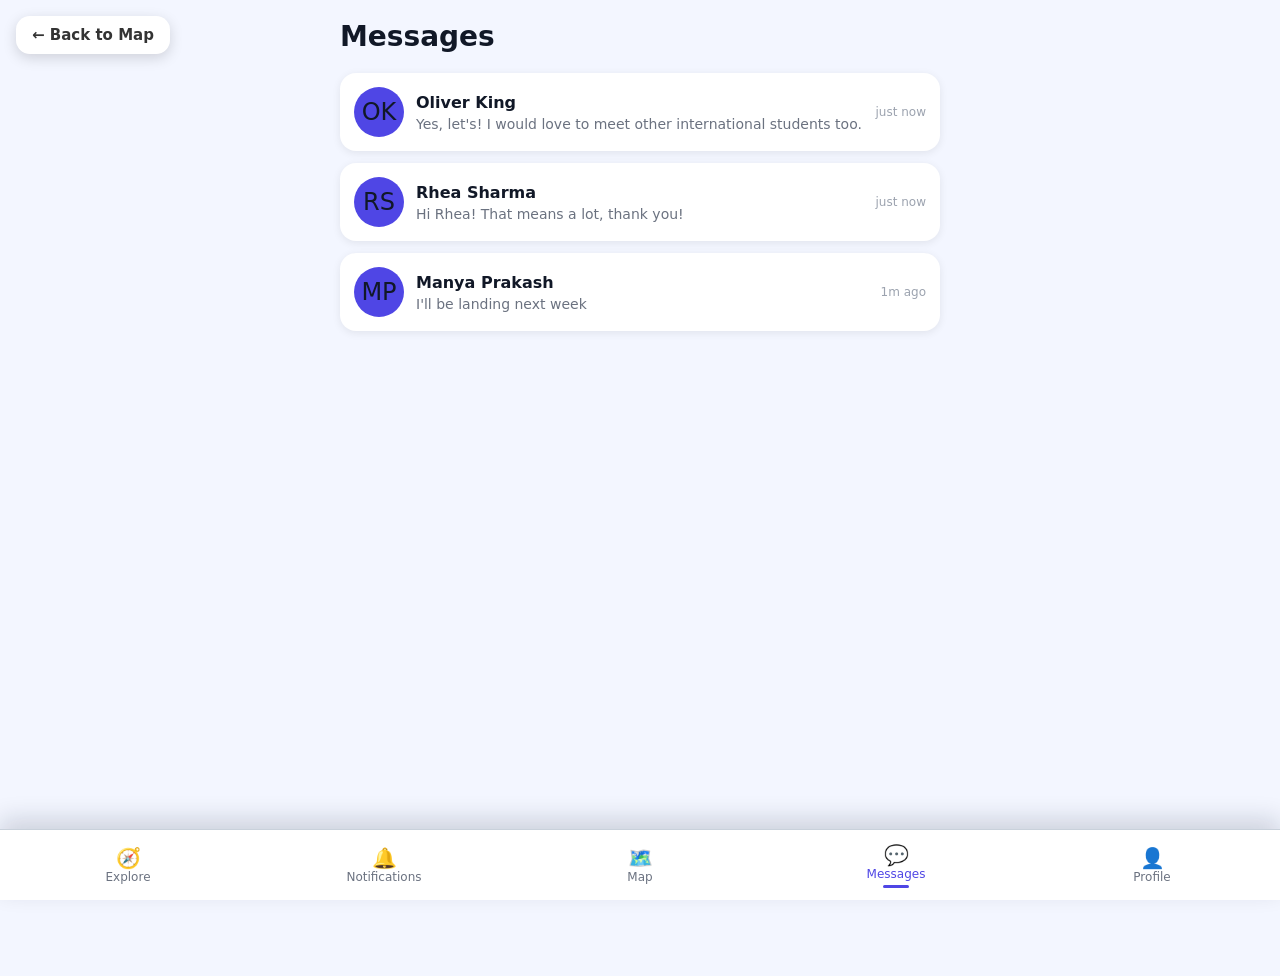
==== commit 757d402c: "reset button + demo data tweak added reset button to reset demo data, as well as add more consistent" ====
--- a/chat.html
+++ b/chat.html
@@ -448,73 +448,124 @@
       return { aId: pair[0], bId: pair[1], key: `${pair[0]}::${pair[1]}` };
     }
 
-    function seedChats(){
-      const now=Date.now();
+    let globalThreads = loadGlobalThreads();
+
+    function seedChats() {
+      const now = Date.now();
       return [
-        {userId:"manya-prakash",lastMessage:"Welcome to UTD!!",updatedAt:now-100000,
-          messages:[
-            {id:"m1",text:"Hey Anya, welcome to UTD! If you need CS help just ask :)",senderId:"manya-prakash",ts:now-120000},
-            {id:"m2",text:"Thank you so much! I’m excited and nervous haha",senderId:CURRENT_USER_ID,ts:now-90000},
-            {id:"m11",text:"When will you be landing in Dallas?",senderId:"manya-prakash",ts:now-120000},
-            {id:"m8",text:"I'll be landing next week",senderId:CURRENT_USER_ID,ts:now-90000}
+        {
+          aId: "anya-patel",
+          bId: "manya-prakash",
+          lastMessage: "I'll be landing next week",
+          updatedAt: now - 90000,
+          messages: [
+            { id: "m1", text: "Hey Anya, welcome to UTD! If you need CS help just ask :)", senderId: "manya-prakash", ts: now - 120000 },
+            { id: "m2", text: "Thank you so much! I'm excited and nervous haha", senderId: "anya-patel", ts: now - 90000 },
+            { id: "m11", text: "When will you be landing in Dallas?", senderId: "manya-prakash", ts: now - 70000 },
+            { id: "m8", text: "I'll be landing next week", senderId: "anya-patel", ts: now - 65000 }
           ]
         },
         {
-          otherId: "rhea-sharma",
+          aId: "anya-patel",
+          bId: "rhea-sharma",
           updatedAt: now - 50000,
-          lastMessage: "You got this!",
+          lastMessage: "Hi Rhea! That means a lot, thank you!",
           messages: [
-            {
-              id: "m3",
-              text: "Hi Anya, I''m a CS senior from Mumbai. Always happy to mentor incoming students!",
-              senderId: "rhea-sharma",
-              ts: now - 60000
-            },
-            {
-              id: "m4",
-              text: "Hi Rhea! That means a lot, thank you!",
-              senderId: CURRENT_USER_ID,
-              ts: now - 40000
-            }
+            { id: "m3", text: "Hi Anya, I'm a CS senior from Mumbai. Always happy to mentor incoming students!", senderId: "rhea-sharma", ts: now - 60000 },
+            { id: "m4", text: "Hi Rhea! That means a lot, thank you!", senderId: "anya-patel", ts: now - 50000 }
           ]
         },
         {
-          otherId: "oliver-king",
+          aId: "anya-patel",
+          bId: "oliver-king",
           updatedAt: now - 20000,
-          lastMessage: "See you soon!",
+          lastMessage: "Yes, let's! I would love to meet other international students too.",
           messages: [
-            {
-              id: "m5",
-              text: "Incoming SE major from Sydney here. Let''s connect at orientation!",
-              senderId: "oliver-king",
-              ts: now - 25000
-            },
-            {
-              id: "m6",
-              text: "Yes, let''s! I would love to meet other international students too.",
-              senderId: CURRENT_USER_ID,
-              ts: now - 20000
-            }
+            { id: "m5", text: "Incoming SE major from Sydney here. Let's connect at orientation!", senderId: "oliver-king", ts: now - 25000 },
+            { id: "m6", text: "Yes, let's! I would love to meet other international students too.", senderId: "anya-patel", ts: now - 20000 }
+          ]
+        },
+        {
+          aId: "oliver-king",
+          bId: "li-wei",
+          updatedAt: now - 40000,
+          lastMessage: "I'll share my notes tonight.",
+          messages: [
+            { id: "m7", text: "Want to pair on the robotics lab writeup?", senderId: "li-wei", ts: now - 52000 },
+            { id: "m8", text: "Yes please—I'm polishing the code now.", senderId: "oliver-king", ts: now - 47000 },
+            { id: "m9", text: "I'll share my notes tonight.", senderId: "li-wei", ts: now - 40000 }
+          ]
+        },
+        {
+          aId: "rhea-sharma",
+          bId: "taylor-nguyen",
+          updatedAt: now - 30000,
+          lastMessage: "See you at the meetup!",
+          messages: [
+            { id: "m10", text: "Free photo walk on campus Friday—want to join?", senderId: "taylor-nguyen", ts: now - 36000 },
+            { id: "m11", text: "I'm in! Need a ride?", senderId: "rhea-sharma", ts: now - 33000 },
+            { id: "m12", text: "I'm good, see you at the meetup!", senderId: "taylor-nguyen", ts: now - 30000 }
+          ]
+        },
+        {
+          aId: "sofia-ramirez",
+          bId: "diego-martinez",
+          updatedAt: now - 55000,
+          lastMessage: "Let's go after lab.",
+          messages: [
+            { id: "m13", text: "Taco run after lab?", senderId: "diego-martinez", ts: now - 60000 },
+            { id: "m14", text: "Always. Let's go after lab.", senderId: "sofia-ramirez", ts: now - 55000 }
+          ]
+        },
+        {
+          aId: "emma-cole",
+          bId: "sam-foster",
+          updatedAt: now - 45000,
+          lastMessage: "Will bring coffee!",
+          messages: [
+            { id: "m15", text: "Can you share your practicum prep checklist?", senderId: "emma-cole", ts: now - 52000 },
+            { id: "m16", text: "Sent! Want to review together?", senderId: "sam-foster", ts: now - 48000 },
+            { id: "m17", text: "Yes please. Will bring coffee!", senderId: "emma-cole", ts: now - 45000 }
+          ]
+        },
+        {
+          aId: "li-wei",
+          bId: "lucia-garcia",
+          updatedAt: now - 65000,
+          lastMessage: "Perfect, talk soon.",
+          messages: [
+            { id: "m18", text: "Curious about UTD psych electives—any tips?", senderId: "lucia-garcia", ts: now - 72000 },
+            { id: "m19", text: "I'll send you my notes from last semester.", senderId: "li-wei", ts: now - 67000 },
+            { id: "m20", text: "Perfect, talk soon.", senderId: "lucia-garcia", ts: now - 65000 }
           ]
         }
       ];
-
-      seeds.forEach(seed => {
-        const pair = normalizeThreadPair(CURRENT_USER_ID, seed.otherId);
+    }
+
+    function seedThreadsIfEmpty() {
+      if (globalThreads.length > 0) return;
+
+      const seeds = seedChats();
+      seeds.forEach((seed) => {
+        if (!seed.aId || !seed.bId) return;
+        const pair = normalizeThreadPair(seed.aId, seed.bId);
+        const exists = globalThreads.some((t) => t && t.key === pair.key);
+        if (exists) return;
+
         globalThreads.push({
           key: pair.key,
           aId: pair.aId,
           bId: pair.bId,
-          updatedAt: seed.updatedAt,
-          lastMessage: seed.lastMessage,
-          messages: seed.messages.slice()
+          updatedAt: seed.updatedAt || 0,
+          lastMessage: seed.lastMessage || "",
+          messages: (seed.messages || []).slice()
         });
       });
 
       saveGlobalThreads();
     }
 
-    seedThreadsForAnyaIfEmpty();
+    seedThreadsIfEmpty();
 
     function getThreadForUser(otherUserId, createIfMissing) {
       if (!otherUserId) return null;
@@ -752,4 +803,3 @@
   </script>
 </body>
 </html>
-
--- a/styles.css
+++ b/styles.css
@@ -157,6 +157,20 @@
   border-color: #4f46e5;
 }
 
+.reset-btn {
+  margin-top: 14px;
+  max-width: 360px;
+  background: #f8fafc;
+  color: #374151;
+  border: 1px solid #d1d5db;
+  box-shadow: none;
+}
+
+.reset-btn:hover {
+  background: #eef2ff;
+  border-color: #4f46e5;
+}
+
 /* =====================================
    FIXED BOTTOM NAV
 ===================================== */
